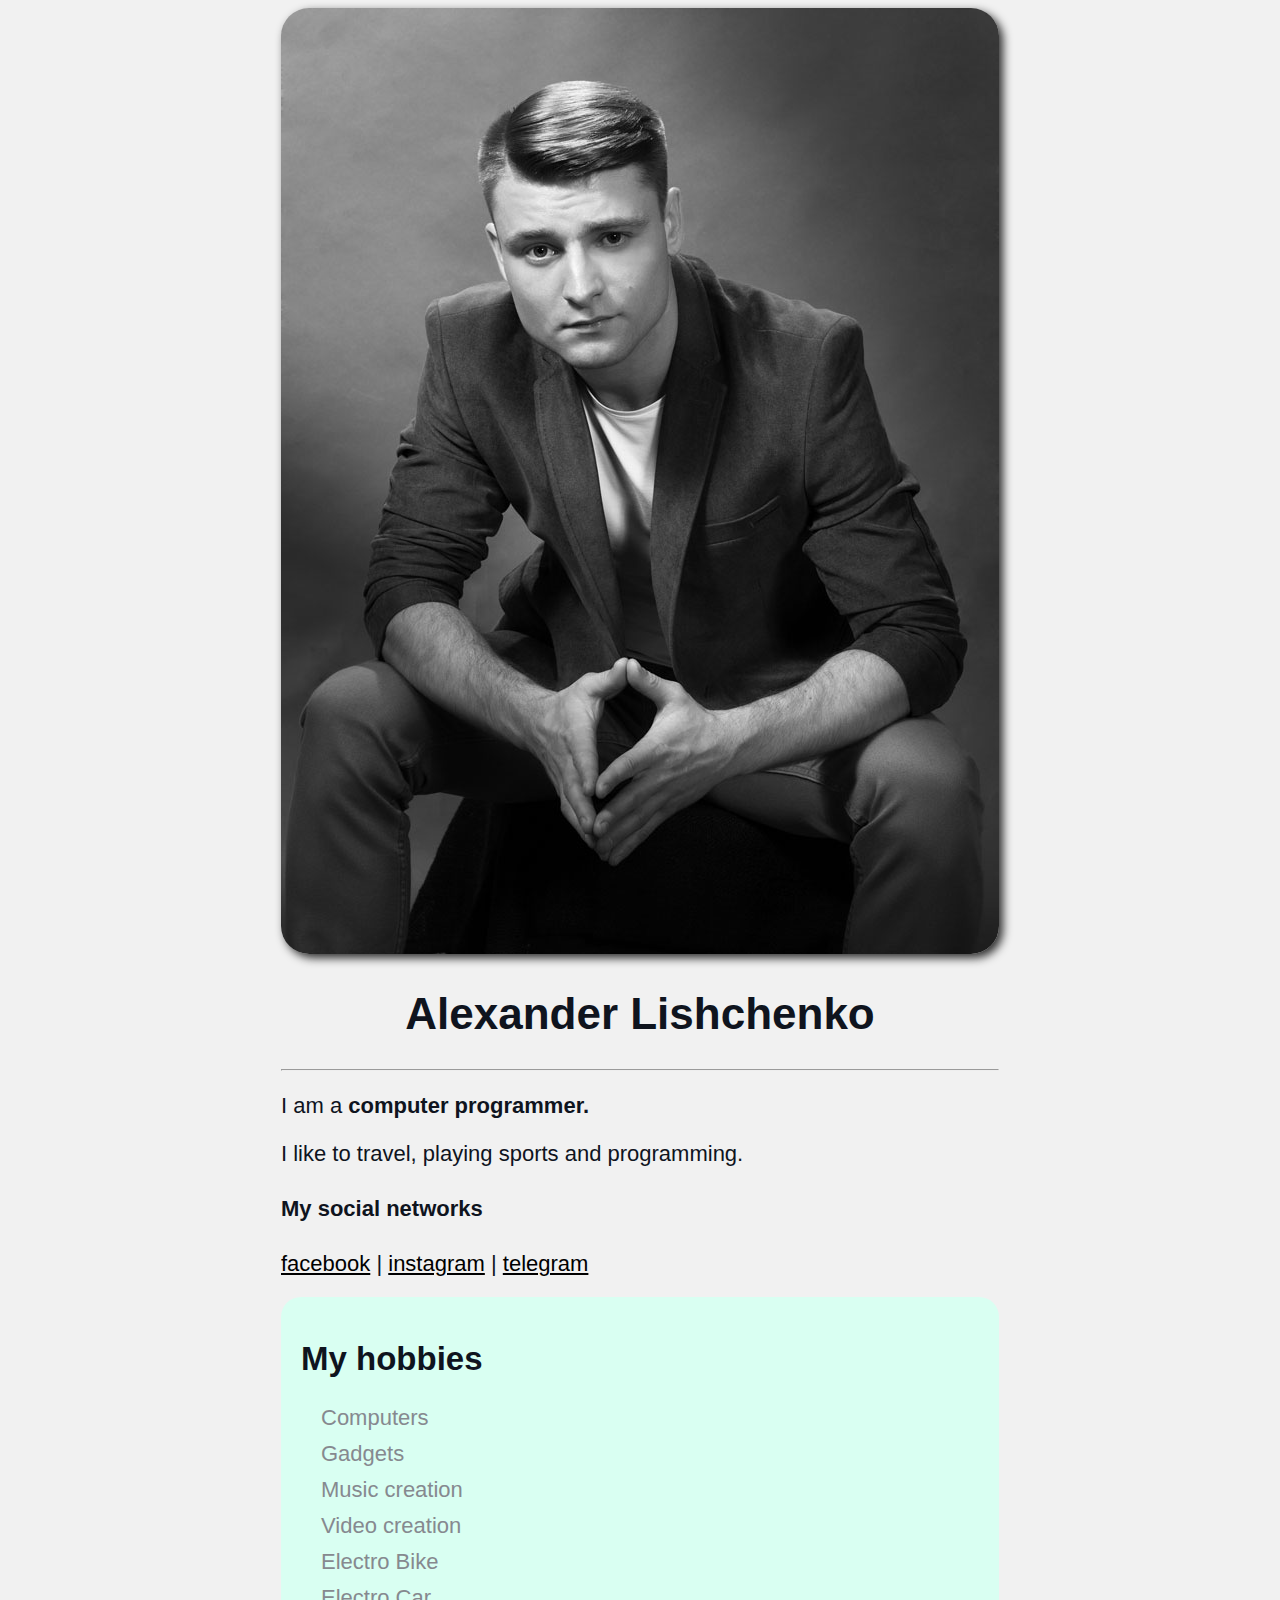
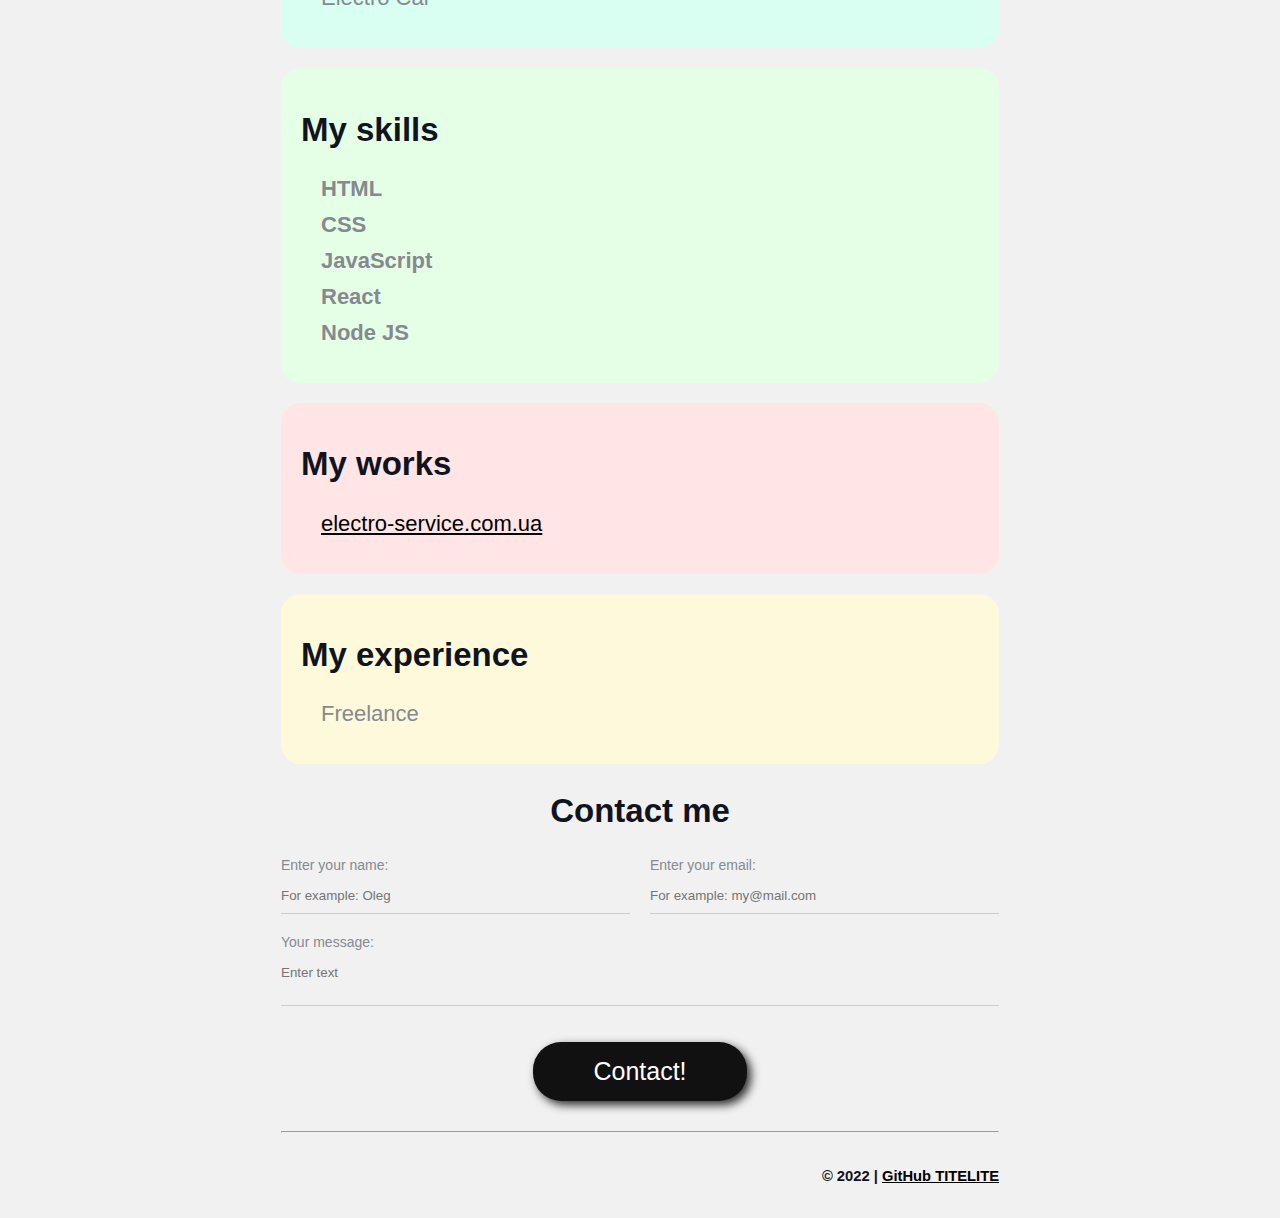
==== index.html @ 97d51c26 "v0.0.6" ====
<!DOCTYPE html>
<html>

<head>
    <title>Alex CV</title>

    <link href="styles.css" rel="stylesheet" />
</head>

<body>
    <div class="container">

        <div class="info">
            <img src="al_web.jpg" alt="My Photo" class=avatar />

            <h1>Alexander Lishchenko</h1>

            <hr>

            <p>I am a <strong>computer programmer.</strong></p>
            <p>I like to travel, playing sports and programming.</p>

            <h4>My social networks</h4>

            <a href="https://www.facebook.com/profile.php?id=100005177435962" target="_blank">facebook</a>
            |
            <a href="https://www.instagram.com/lishchenko.alex/" target="_blank">instagram</a>
            |
            <a href="https://t.me/rawloc" target="_blank">telegram</a>
        </div>

        <div class="card bg-blue">
            <h2>My hobbies</h2>
            <ul class="list">
                <li>Computers</li>
                <li>Gadgets</li>
                <li>Music creation</li>
                <li>Video creation</li>
                <li>Electro Bike</li>
                <li>Electro Car</li>
            </ul>
        </div>

        <div class="card bg-green">
            <h2>My skills</h2>
            <ul class="list">
                <li><strong>HTML</strong></li>
                <li><strong>CSS</strong></li>
                <li><strong>JavaScript</strong></li>
                <li><strong>React</strong></li>
                <li><strong>Node JS</strong></li>
            </ul>
        </div>

        <div class="card bg-red">
            <h2>My works</h2>
            <ul class="list">
                <li><a href="https://electro-service.com.ua" target="_blank">electro-service.com.ua</a></li>
            </ul>
        </div>

        <div class="card bg-yellow">
            <h2>My experience</h2>
            <ul class="list">
                <li>Freelance</li>
            </ul>
        </div>

        <div class="contact">
            <h2>Contact me</h2>

            <form action="/">
                <div class="row">
                    <div class="form-group">
                        <label for="name">Enter your name:</label>
                        <input type="text" id="name" placeholder="For example: Oleg">
                    </div>

                    <div class="form-group">
                        <label for="email">Enter your email:</label>
                        <input type="email" id="email" placeholder="For example: my@mail.com">
                    </div>
                </div>

                <div class="form-group">
                    <label for="text">Your message:</label>
                    <textarea id="text" placeholder="Enter text"></textarea>
                </div>

                <input class="btn" type="submit" value="Contact!">
            </form>

        </div>

        <hr>

        <h6>© 2022 | <a href="https://github.com/TITELITE" target="_blank"> GitHub TITELITE</a></h6>

    </div>
</body>

</html>
---- styles.css ----
body {
    background-color: #f1f1f1;
    color: #0f141e;
    font-size: 22px;
    font-weight: normal;
    font-family: 'Roboto', sans-serif;

    width: 718px;
    margin-left: auto;
    margin-right: auto;
}

a {
    color: black;
}

a:hover {
    text-decoration: underline;
}

a:active {
    color: blue;
}

a:visited {
    color: gray;
}

.container {
    max-width: 718px;
    margin: auto;
}

.avatar {
    border-radius: 28px;
    width: 718px;
    box-shadow: 4px 4px 10px rgb(44, 44, 44);
    margin-left: auto;
    margin-right: auto;
}

.info {
    margin-bottom: 20px;
}

.card {
    padding: 15px 20px;
    margin-bottom: 20px;
    border-radius: 20px;
}

.list {
    padding: 0 20px;
    list-style: none;

}

.list li {
    color: #86898f;
    margin-bottom: 10px;
}

.contact h2 {
     text-align: center;
}

.form-group textarea {
    resize: none;

}

.form-group label {
    display: block;
    font-size: 14px;
    color: #86898f;
}

.form-group input,
.form-group textarea {
    width: 100%;
    box-sizing: border-box;
    border: none;
    background: transparent;
    border-bottom: 1px solid #ccc;
    color: #000;
    padding: 15px 0 10px;
    outline: none;
    font-family: inherit;
}

.row {
    display: flex;
    margin-bottom: 20px;

}

.row > .form-group {
    width: 50%;
    /* margin-right: 20px; */
}

.row > .form-group:first-child {
    margin-right: 20px;
}

.btn {
    background: #111;
    padding: 15px 60px;
    color: #fff;
    border: none;
    font-family: inherit;
    font-size: 25px;
    cursor: pointer;

    display: block;
    margin: 0 auto;
    margin-bottom: 30px;
    margin-top: 30px;

    border-radius: 28px;
    box-shadow: 4px 4px 10px rgb(44, 44, 44);
}

.btn:hover {
    opacity: 0.9;
}

.bg-yellow {
    background: #fff9dc;
}

.bg-green {
    background: #e5ffe7;
}

.bg-red {
    background: #ffe5e5;
}

.bg-blue {
    background: #D9FFF2;
}

h1 {
    text-align: center;
}

h6 {
    text-align: right;
}
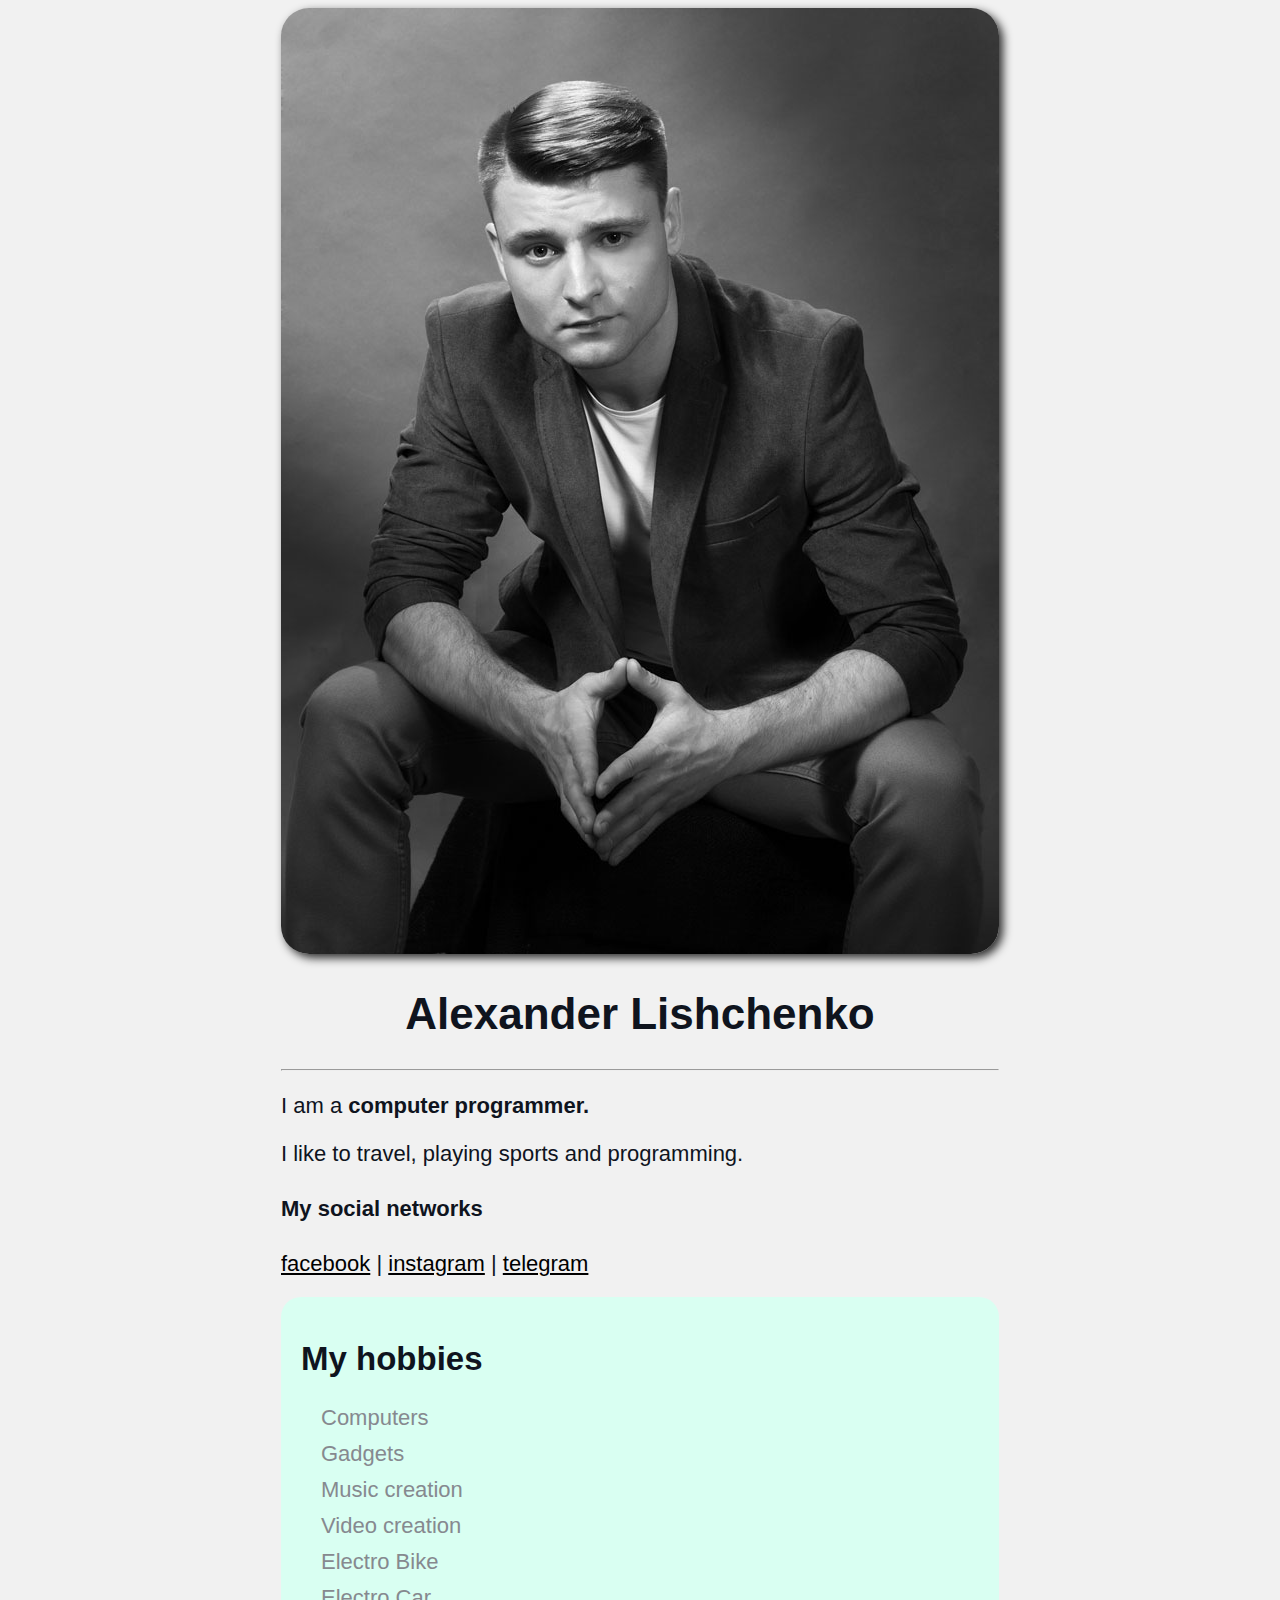
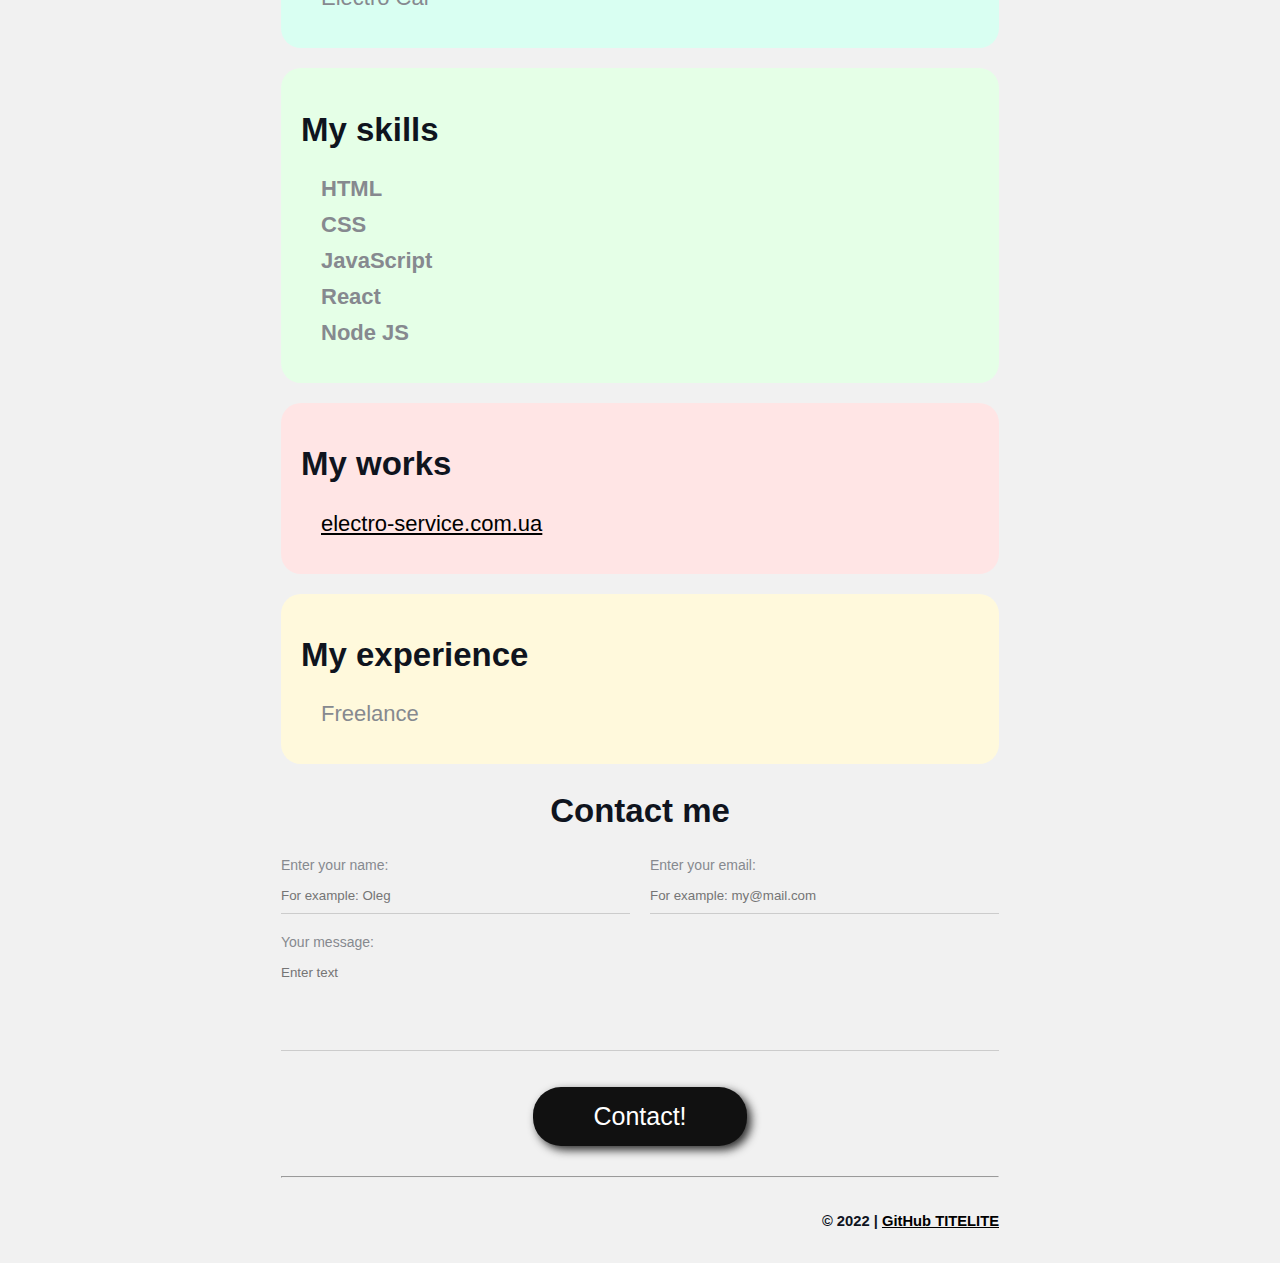
==== commit 5887ce83: "add rows 5" ====
--- a/index.html
+++ b/index.html
@@ -84,7 +84,7 @@
 
                 <div class="form-group">
                     <label for="text">Your message:</label>
-                    <textarea id="text" placeholder="Enter text"></textarea>
+                    <textarea id="text" rows="5" placeholder="Enter text"></textarea>
                 </div>
 
                 <input class="btn" type="submit" value="Contact!">
--- a/styles.css
+++ b/styles.css
@@ -91,7 +91,6 @@
 .row {
     display: flex;
     margin-bottom: 20px;
-
 }
 
 .row > .form-group {
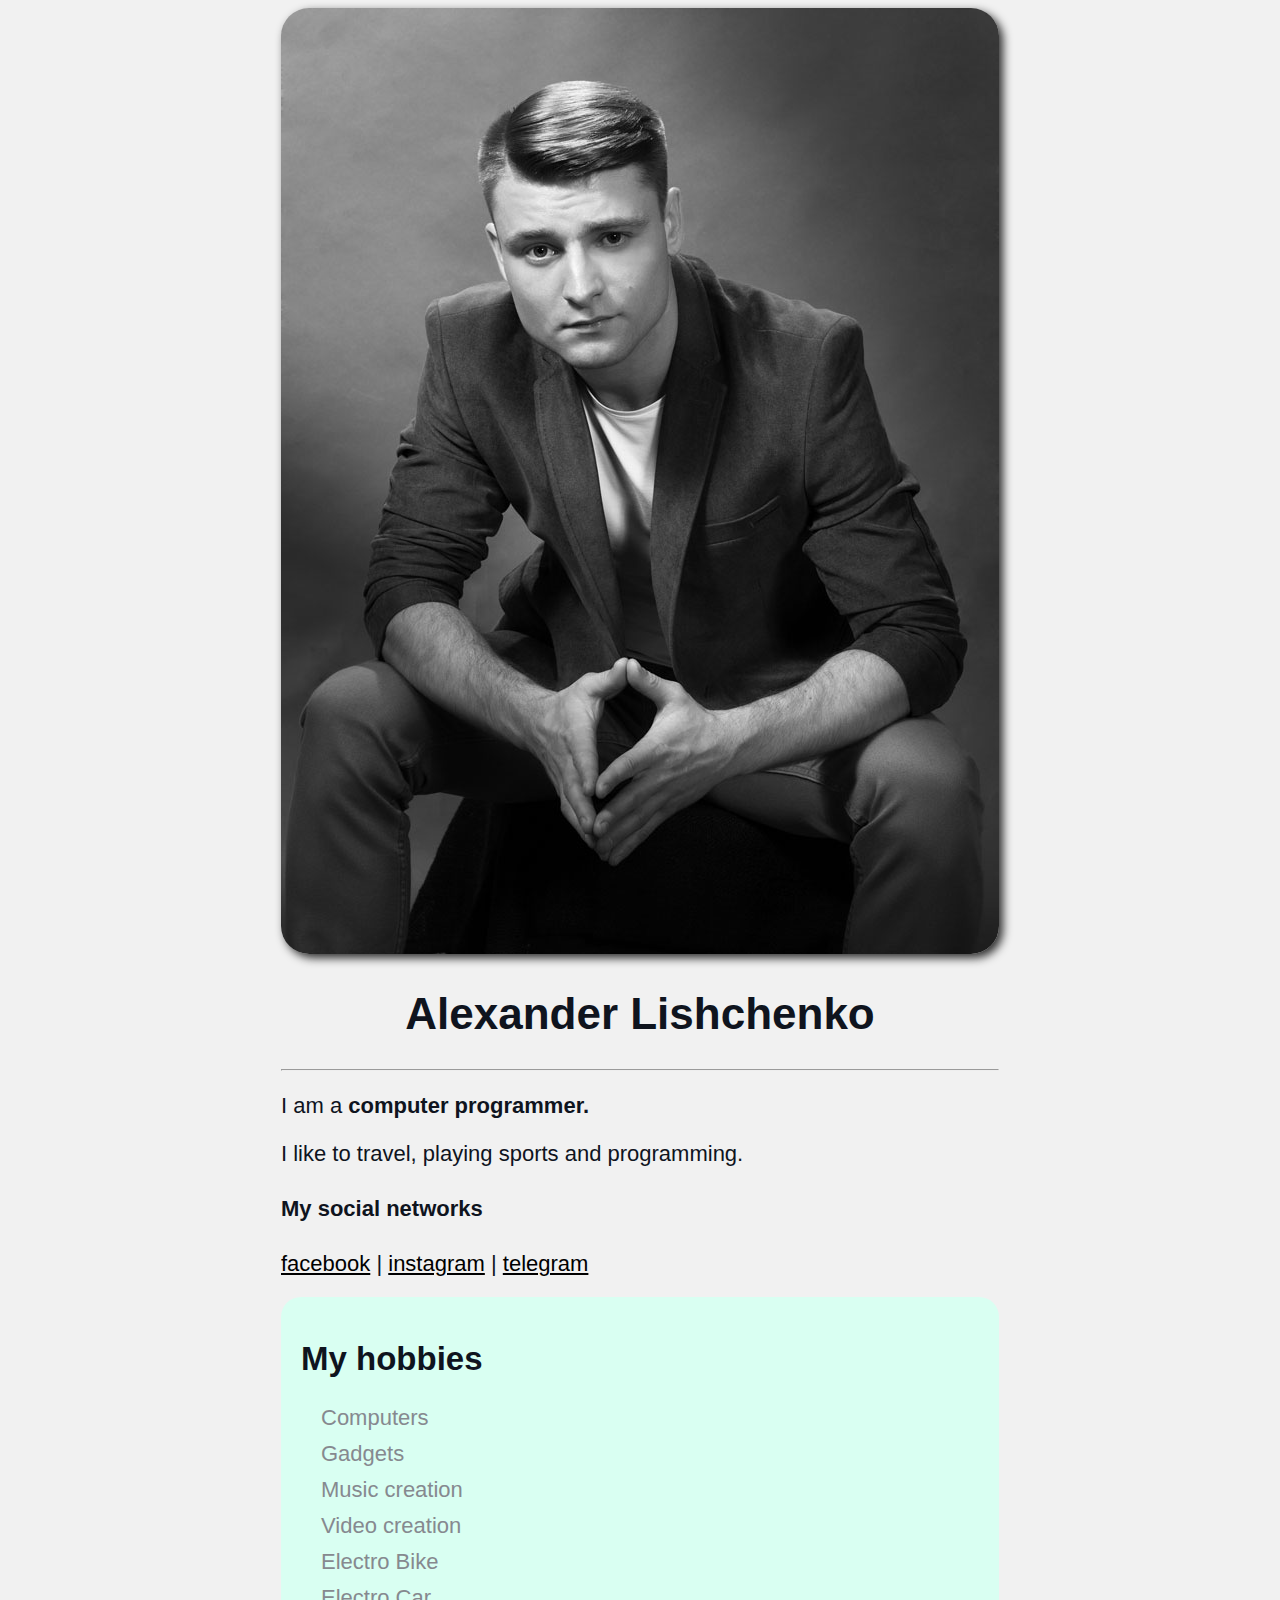
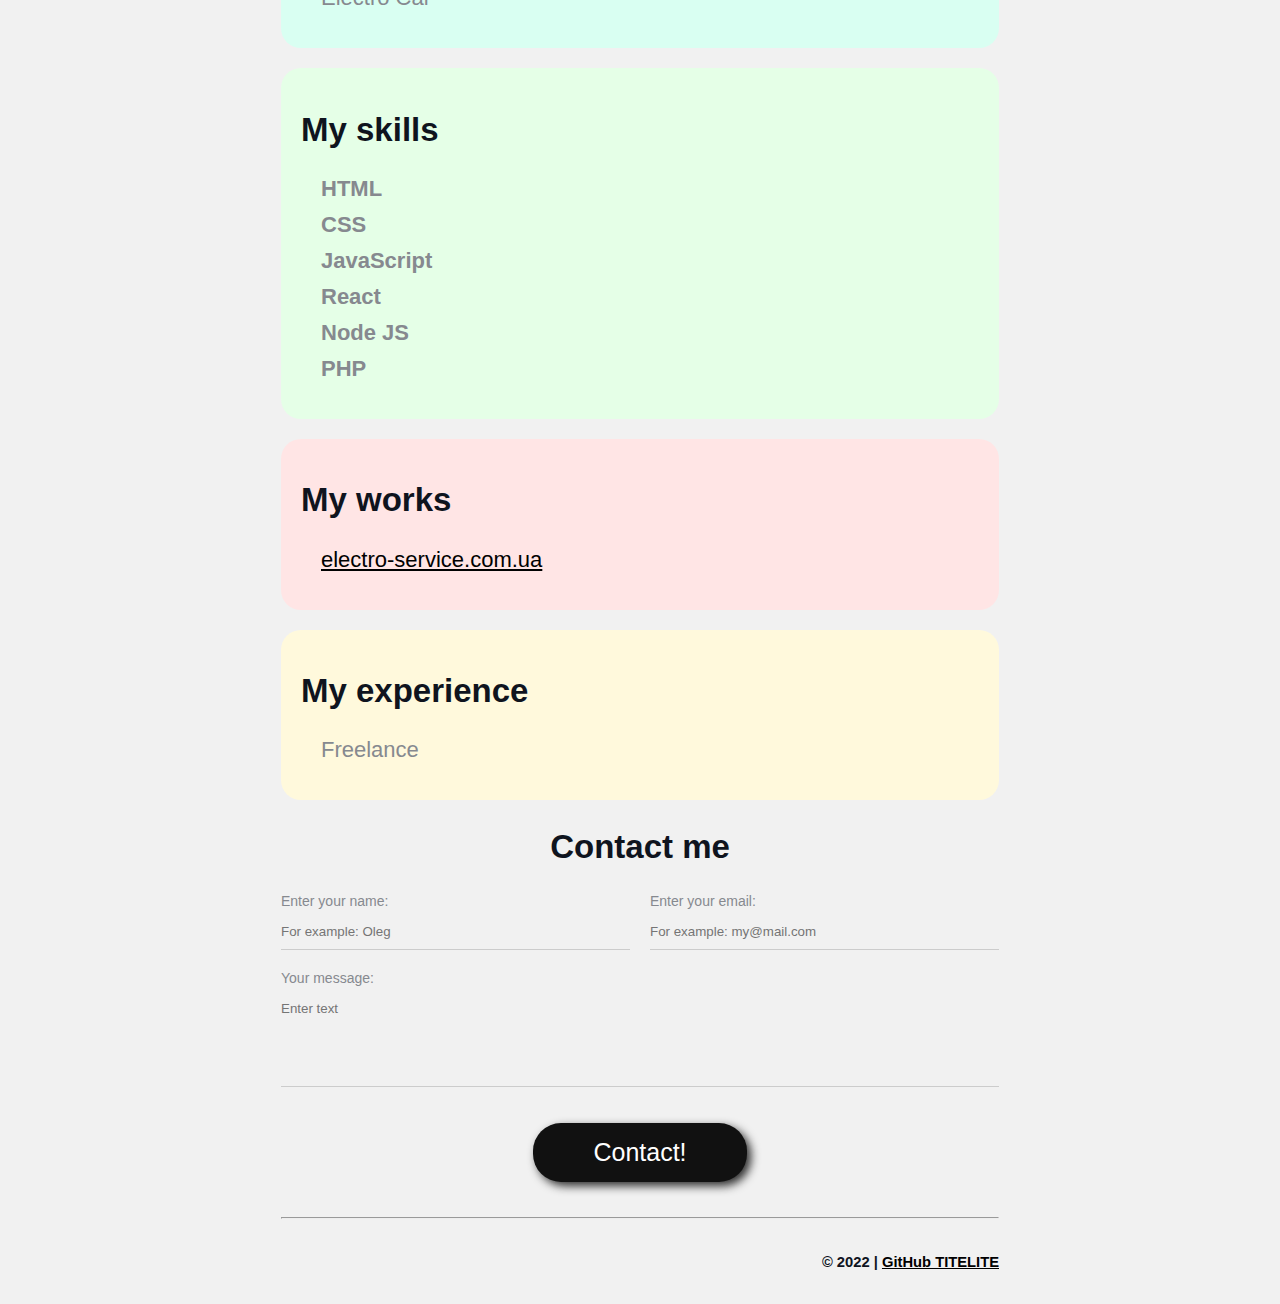
==== commit 932f6c17: "add telegram_bot" ====
--- a/index.html
+++ b/index.html
@@ -24,7 +24,7 @@
 
             <a href="https://www.facebook.com/profile.php?id=100005177435962" target="_blank">facebook</a>
             |
-            <a href="https://www.instagram.com/lishchenko.alex/" target="_blank">instagram</a>
+            <a href="https://www.instagram.com/lishchenko.alexandr/" target="_blank">instagram</a>
             |
             <a href="https://t.me/rawloc" target="_blank">telegram</a>
         </div>
@@ -49,6 +49,7 @@
                 <li><strong>JavaScript</strong></li>
                 <li><strong>React</strong></li>
                 <li><strong>Node JS</strong></li>
+                <li><strong>PHP</strong></li>
             </ul>
         </div>
 
@@ -69,22 +70,22 @@
         <div class="contact">
             <h2>Contact me</h2>
 
-            <form action="/">
+            <form action="script/telegram.php" method="POST">
                 <div class="row">
                     <div class="form-group">
                         <label for="name">Enter your name:</label>
-                        <input type="text" id="name" placeholder="For example: Oleg">
+                        <input type="text" class="form-control" name="user_name" id="name" placeholder="For example: Oleg">
                     </div>
 
                     <div class="form-group">
                         <label for="email">Enter your email:</label>
-                        <input type="email" id="email" placeholder="For example: my@mail.com">
+                        <input type="email" class="form-control" id="email" name="user_email" placeholder="For example: my@mail.com">
                     </div>
                 </div>
 
                 <div class="form-group">
                     <label for="text">Your message:</label>
-                    <textarea id="text" rows="5" placeholder="Enter text"></textarea>
+                    <textarea id="text" rows="5" name="user_text" placeholder="Enter text"></textarea>
                 </div>
 
                 <input class="btn" type="submit" value="Contact!">
--- a/styles.css
+++ b/styles.css
@@ -113,7 +113,7 @@
 
     display: block;
     margin: 0 auto;
-    margin-bottom: 30px;
+    margin-bottom: 35px;
     margin-top: 30px;
 
     border-radius: 28px;
